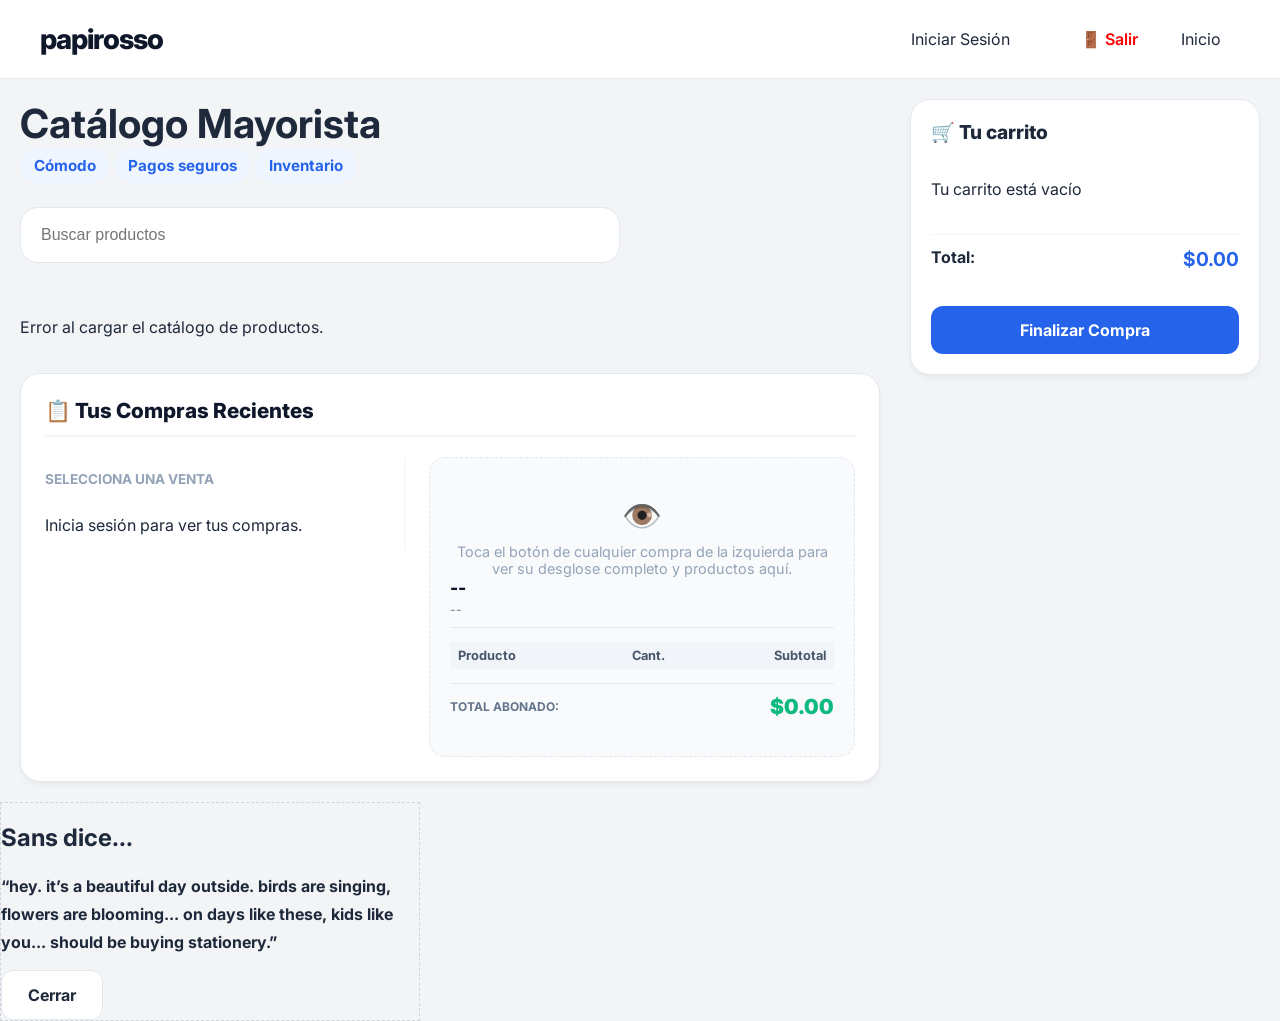
==== cliente-publico.html @ dc5ebcec "Add files via upload" ====
<!DOCTYPE html>
<html lang="es">
<head>
    <meta charset="UTF-8">
    <meta name="viewport" content="width=device-width, initial-scale=1.0">
    <title>Tienda Pública | Papelería DB</title>
    <link rel="stylesheet" href="style.css">
    <link href="https://fonts.googleapis.com/css2?family=Inter:wght@400;600;800&display=swap" rel="stylesheet">
</head>
<body class="store-page" onload="irAProductos(); verificarSesionPublica(); cargarHistorialComprasPublico();">
    <header class="page-header">
        <a class="brand" href="index.html">Papirosso</a>
        <nav class="store-menu">
            <a href="login.html" id="nav-login-text">Iniciar Sesión</a>
            <span id="nav-user-curp" class="user-curp-display hidden" style="color: var(--primary); font-weight: 800; font-family: 'Inter', sans-serif;"></span>
            <button id="btn-cerrar-sesion-publico" class="hidden" onclick="cerrarSesion()" style="background: none; border: none; color: red; cursor: pointer; font-weight: 600; margin-left: 10px;">🚪 Salir</button>
            <a href="index.html">Inicio</a>
        </nav>
        <button id="easter-egg-trigger" class="easter-egg hidden" aria-label="Egg">🦴</button>
    </header>

    <main class="store-shell" style="display: grid; grid-template-columns: 1fr 350px; gap: 30px; align-items: start; max-w: 1200px; margin: 0 auto; padding: 20px;">
        
        <div style="display: flex; flex-direction: column; gap: 20px;">
            <section class="store-hero">
                <div class="hero-text">
                    <h1>Catálogo Mayorista</h1>
                    <div class="store-badges">
                        <span class="store-badge">Cómodo</span>
                        <span class="store-badge">Pagos seguros</span>
                        <span class="store-badge">Inventario</span>
                    </div>
                </div>
                <div class="search-box">
                    <input id="public-search" type="search" placeholder="Buscar productos">
                </div>
            </section>

            <section class="product-grid" id="product-grid"></section>

            <section id="compras-cliente-section" class="hidden" style="background: white; p-padding: 24px; padding: 24px; border-radius: 20px; border: 1px solid #e2e8f0; box-shadow: 0 4px 6px -1px rgba(0,0,0,0.05);">
                <div style="display: flex; justify-content: space-between; align-items: center; margin-bottom: 20px; border-bottom: 2px solid #f1f5f9; padding-bottom: 12px;">
                    <h2 style="margin: 0; font-size: 1.3rem; font-weight: 800; color: #0f172a;">📋 Tus Compras Recientes</h2>
                </div>

                <div style="display: grid; grid-template-columns: 1.1fr 1.3fr; gap: 24px; align-items: start;">
                    
                    <div style="border-right: 1px solid #f1f5f9; padding-right: 16px; max-height: 450px; overflow-y: auto;">
                        <h3 style="font-size: 0.85rem; color: #94a3b8; text-transform: uppercase; tracking: 0.05em; margin-bottom: 12px; font-weight: 700;">Selecciona una venta</h3>
                        <div id="compras-cliente-lista-cards" style="display: flex; flex-direction: column; gap: 10px;">
                            </div>
                    </div>

                    <div id="compras-cliente-detalle-panel" style="background: #f8fafc; border-radius: 16px; padding: 20px; border: 1px dashed #e2e8f0; min-height: 300px; display: flex; flex-direction: column; justify-content: center;">
                        <div id="compras-cliente-detalle-placeholder" style="text-align: center; color: #94a3b8; font-size: 0.9rem;">
                            <span style="font-size: 2rem; display: block; margin-bottom: 8px;">👁️</span>
                            Toca el botón de cualquier compra de la izquierda para ver su desglose completo y productos aquí.
                        </div>
                        
                        <div id="compras-cliente-detalle-contenido" class="hidden">
                            <div style="border-bottom: 1px solid #e2e8f0; padding-bottom: 10px; margin-bottom: 14px;">
                                <h4 id="panel-detalle-folio" style="margin: 0; font-size: 1.1rem; font-weight: 800; color: #0f172a;">--</h4>
                                <p id="panel-detalle-fecha" style="margin: 4px 0 0 0; font-size: 0.75rem; color: #64748b;">--</p>
                            </div>
                            <div style="max-height: 200px; overflow-y: auto; margin-bottom: 14px;">
                                <table style="width: 100%; border-collapse: collapse; text-align: left; font-size: 0.8rem;">
                                    <thead style="background: #edd; background-color: #f1f5f9; color: #475569; font-weight: 700;">
                                        <tr>
                                            <th style="padding: 6px 8px;">Producto</th>
                                            <th style="padding: 6px 8px; text-align: center;">Cant.</th>
                                            <th style="padding: 6px 8px; text-align: right;">Subtotal</th>
                                        </tr>
                                    </thead>
                                    <tbody id="panel-detalle-productos-body">
                                        </tbody>
                                </table>
                            </div>
                            <div style="border-top: 1px solid #e2e8f0; padding-top: 10px; display: flex; justify-content: space-between; align-items: center;">
                                <span style="font-size: 0.75rem; font-weight: 700; color: #64748b; text-transform: uppercase;">Total Abonado:</span>
                                <span id="panel-detalle-total" style="font-size: 1.3rem; font-weight: 900; color: #10b981;">$0.00</span>
                            </div>
                        </div>
                    </div>

                </div>
            </section>
        </div>

        <aside class="cart-panel" style="position: sticky; top: 90px; background: white; border-radius: 20px; padding: 20px; box-shadow: 0 4px 6px -1px rgba(0,0,0,0.05); border: 1px solid #e2e8f0; margin-top: 0; width: 100%; box-sizing: border-box;">
            <h2 style="margin-top: 0; margin-bottom: 15px; font-size: 1.2rem; font-weight: 800; display: flex; align-items: center; gap: 8px;">🛒 Tu carrito</h2>
            <div id="cart-items" style="max-height: 320px; overflow-y: auto; margin-bottom: 15px;">Tu carrito está vacío</div>
            <div class="cart-total" style="border-top: 1px solid #f1f5f9; padding-top: 12px; margin-bottom: 15px; font-size: 1rem; display: flex; justify-content: space-between;">
                <span>Total:</span>
                <strong id="cart-total" style="color: var(--primary); font-size: 1.2rem;">$0.00</strong>
            </div>
            <button class="btn-confirm" id="checkout-button" onclick="procesarCompraPublica()" style="...">Finalizar Compra</button>
        </aside>

    </main>

    <div id="easter-egg-modal" class="modal-overlay hidden">
        <div class="modal-card easter-card">
            <div class="modal-header">
                <h2>Sans dice...</h2>
            </div>
            <div class="modal-body">
                <p><strong>“hey. it’s a beautiful day outside. birds are singing, flowers are blooming... on days like these, kids like you... should be buying stationery.”</strong></p>
            </div>
            <div class="modal-footer">
                <button class="btn-cancel" id="close-easter-egg">Cerrar</button>
            </div>
        </div>
    </div>

    <script src="legacy-app.js"></script>
</body>
</html>
---- style.css ----
/* Variables de color y fuentes */
:root {
    --bg: #f3f4f6;
    --surface: #ffffff;
    --header-bg: #0f172a;
    --primary: #2563eb;
    --primary-hover: #1d4ed8;
    --accent: #10b981;
    --text-main: #1e293b;
    --text-muted: #64748b;
    --text-white: #ffffff;
    --border: #e2e8f0;
    --error: #ef4444;
}

* { box-sizing: border-box; }

body {
    font-family: 'Inter', sans-serif;
    background-color: var(--bg);
    color: var(--text-main);
    margin: 0;
    min-height: 100vh;
}

img { max-width: 100%; display: block; }
a { color: inherit; text-decoration: none; }
button { font: inherit; }

.page-header {
    position: sticky; top: 0; z-index: 1000;
    background: rgba(255,255,255,0.96);
    backdrop-filter: blur(10px);
    display: flex; justify-content: space-between; align-items: center;
    padding: 18px 40px;
    border-bottom: 1px solid rgba(226,232,240,0.9);
}

.brand {
    font-size: 28px;
    font-weight: 800;
    letter-spacing: -1px;
    color: var(--header-bg);
    text-transform: lowercase;
}

.hero-nav,
.store-menu {
    display: flex; gap: 18px;
    align-items: center;
}

.hero-nav a,
.store-menu a {
    padding: 10px 18px;
    border-radius: 999px;
    border: 1px solid transparent;
    transition: 0.2s;
}

.hero-nav a:hover,
.store-menu a:hover {
    background: #eff6ff;
}

.page-shell {
    max-width: 1300px;
    margin: 32px auto;
    padding: 0 24px 48px;
}

.eyebrow {
    display: inline-block;
    margin-bottom: 14px;
    font-size: 13px;
    font-weight: 700;
    text-transform: uppercase;
    letter-spacing: 0.12em;
    color: var(--accent);
}

.home-shell {
    display: grid;
    gap: 40px;
}

.hero-welcome {
    display: grid;
    gap: 30px;
    grid-template-columns: minmax(0, 1fr) 420px;
    align-items: center;
}

.hero-welcome h1 {
    font-size: clamp(2.8rem, 3vw, 4.2rem);
    line-height: 1.05;
    margin: 0;
}

.hero-welcome p {
    max-width: 620px;
    line-height: 1.75;
    color: var(--text-muted);
}

.hero-actions {
    display: flex;
    gap: 16px;
    flex-wrap: wrap;
    margin-top: 18px;
}

.hero-visual {
    display: flex;
    justify-content: center;
}

.features-grid {
    display: grid;
    grid-template-columns: repeat(auto-fit, minmax(220px, 1fr));
    gap: 18px;
}

.feature-card {
    background: var(--surface);
    border: 1px solid var(--border);
    border-radius: 24px;
    padding: 28px;
    box-shadow: 0 18px 45px rgba(15, 23, 42, 0.06);
}

.feature-card h3 {
    margin-top: 0;
    margin-bottom: 16px;
}

.home-page .btn-confirm,
.btn-confirm {
    background: var(--primary);
    color: var(--text-white);
    border: none;
    padding: 14px 26px;
    border-radius: 12px;
    cursor: pointer;
    font-weight: 700;
}

.home-page .btn-cancel,
.btn-cancel {
    background: var(--surface);
    color: var(--text-main);
    border: 1px solid var(--border);
    padding: 14px 26px;
    border-radius: 12px;
    cursor: pointer;
    font-weight: 700;
}

.login-page,
.store-page {
    min-height: 100vh;
    display: flex;
    flex-direction: column;
}

.login-shell {
    display: grid;
    gap: 32px;
}

.store-shell {
    display: grid;
    grid-template-columns: minmax(0, 1fr) 360px;
    gap: 28px;
    align-items: start;
}

.login-card {
    max-width: 520px;
    margin: 0 auto;
    padding: 36px;
    border-radius: 24px;
    background: var(--surface);
    box-shadow: 0 20px 60px rgba(15, 23, 42, 0.08);
}

.login-card h1 {
    margin-top: 0;
    font-size: 2.4rem;
}

.login-card p {
    margin-bottom: 28px;
    color: var(--text-muted);
}

.login-form label {
    display: block;
    margin-bottom: 8px;
    font-weight: 600;
}

.login-form input {
    margin-bottom: 20px;
}

.login-actions {
    display: flex;
    justify-content: space-between;
    flex-wrap: wrap;
    gap: 14px;
}

.button-link {
    display: inline-flex;
    align-items: center;
    justify-content: center;
    padding: 12px 20px;
    border-radius: 999px;
    border: 1px solid rgba(37, 99, 235, 0.2);
    color: var(--primary);
    background: rgba(37, 99, 235, 0.08);
    font-weight: 700;
    transition: 0.2s;
}

.button-link:hover {
    background: rgba(37, 99, 235, 0.16);
}

.store-hero {
    display: grid;
    gap: 24px;
}

.store-hero h1 {
    margin: 0;
    font-size: clamp(2.5rem, 3vw, 3.6rem);
}

.hero-badges {
    display: flex;
    flex-wrap: wrap;
    gap: 10px;
    margin-top: 20px;
}

.store-badge {
    display: inline-flex;
    align-items: center;
    padding: 8px 14px;
    border-radius: 999px;
    background: #eff6ff;
    color: var(--primary);
    font-size: 0.95rem;
    font-weight: 700;
}

.search-box {
    max-width: 600px;
}

.search-box input {
    width: 100%;
    padding: 18px 20px;
    border: 1px solid var(--border);
    border-radius: 18px;
    font-size: 16px;
}

.search-hint {
    margin-top: 12px;
    color: var(--text-muted);
    font-size: 0.95rem;
}

.product-grid {
    display: grid;
    grid-template-columns: repeat(auto-fit, minmax(240px, 1fr));
    gap: 24px;
    margin-top: 18px;
}

.product-card {
    background: var(--surface);
    border: 1px solid var(--border);
    border-radius: 24px;
    padding: 24px;
    display: grid;
    gap: 18px;
    transition: transform 0.25s ease, box-shadow 0.25s ease;
}

.product-card:hover {
    transform: translateY(-6px);
    box-shadow: 0 24px 60px rgba(15, 23, 42, 0.1);
}

.product-badge {
    width: 60px;
    height: 60px;
    display: grid;
    place-items: center;
    border-radius: 18px;
    background: #eff6ff;
    font-size: 1.6rem;
}

.product-info {
    display: grid;
    gap: 12px;
}

.product-category {
    color: var(--primary);
    font-weight: 700;
    font-size: 0.9rem;
    text-transform: uppercase;
    letter-spacing: 0.06em;
}

.product-footer {
    display: flex;
    justify-content: space-between;
    gap: 16px;
    align-items: center;
}

.product-footer small {
    color: var(--text-muted);
}

.easter-egg {
    border: none;
    background: #000;
    color: #fff;
    width: 48px;
    height: 48px;
    border-radius: 50%;
    display: grid;
    place-items: center;
    cursor: pointer;
    box-shadow: 0 15px 30px rgba(0,0,0,0.15);
    animation: pulse 2.5s infinite;
}

.easter-egg.hidden { display: none !important; }

@keyframes pulse {
    0%, 100% { transform: scale(1); }
    50% { transform: scale(1.08); }
}

.easter-card {
    max-width: 420px;
    text-align: left;
}

.easter-card .modal-body p {
    margin: 0 0 14px;
    line-height: 1.75;
}

.modal-card.easter-card {
    border: 1px dashed #d1d5db;
}

.product-card h3 {
    margin: 0;
}

.product-description {
    margin: 0;
    color: var(--text-muted);
    min-height: 56px;
}

.product-meta {
    display: flex;
    justify-content: space-between;
    align-items: center;
    gap: 12px;
    color: var(--text-muted);
}

.cart-panel {
    background: var(--surface);
    border: 1px solid var(--border);
    border-radius: 24px;
    padding: 24px;
    max-width: 360px;
    display: grid;
    gap: 20px;
}

.cart-panel h2 {
    margin-top: 0;
}

.cart-item {
    display: flex;
    justify-content: space-between;
    gap: 12px;
    padding: 14px 0;
    border-bottom: 1px solid #f1f5f9;
}

.empty-cart {
    color: var(--text-muted);
    margin: 0;
}

.cart-total {
    display: flex;
    justify-content: space-between;
    font-weight: 700;
    color: var(--text-main);
}

@media (max-width: 900px) {
    .hero-welcome,
    .store-shell {
        grid-template-columns: 1fr;
    }

    .page-header {
        flex-wrap: wrap;
        gap: 16px;
        justify-content: center;
    }
}

@media (max-width: 680px) {
    .page-header {
        padding: 18px 20px;
    }

    .page-shell {
        padding: 0 20px 32px;
    }

    .login-card {
        padding: 28px;
    }

    .hero-actions {
        flex-direction: column;
        align-items: stretch;
    }

    .product-grid {
        grid-template-columns: 1fr;
    }

    .cart-panel {
        max-width: 100%;
    }
}
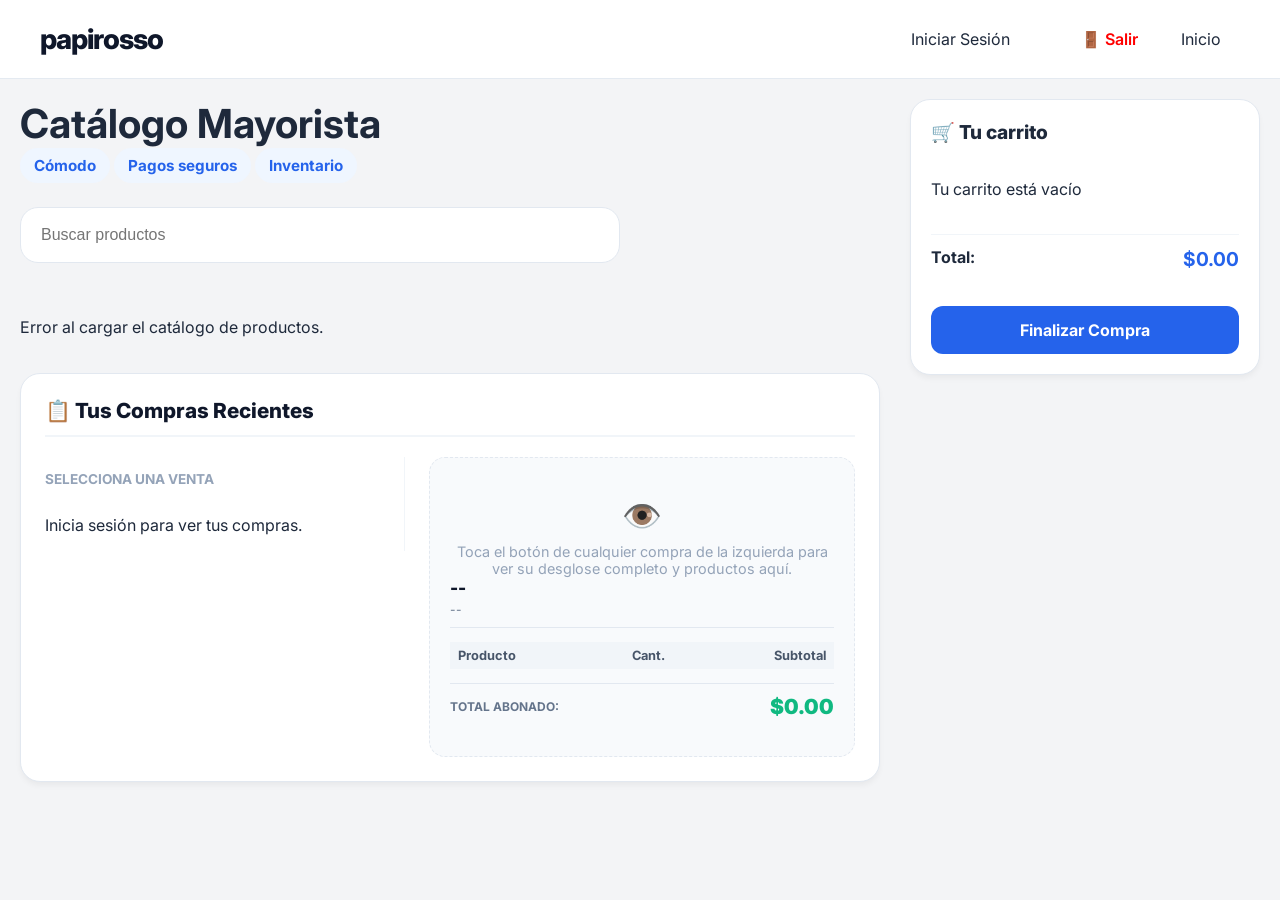
==== commit 84675778: "Fix HTML encoding in cliente-publico.html" ====
--- a/cliente-publico.html
+++ b/cliente-publico.html
@@ -98,7 +98,7 @@
 
     </main>
 
-    <div id="easter-egg-modal" class="modal-overlay hidden">
+    <div id="easter-egg-modal" class="modal-overlay hidden" style="display: none;">
         <div class="modal-card easter-card">
             <div class="modal-header">
                 <h2>Sans dice...</h2>
--- a/style.css
+++ b/style.css
@@ -456,3 +456,4 @@
         max-width: 100%;
     }
 }
+
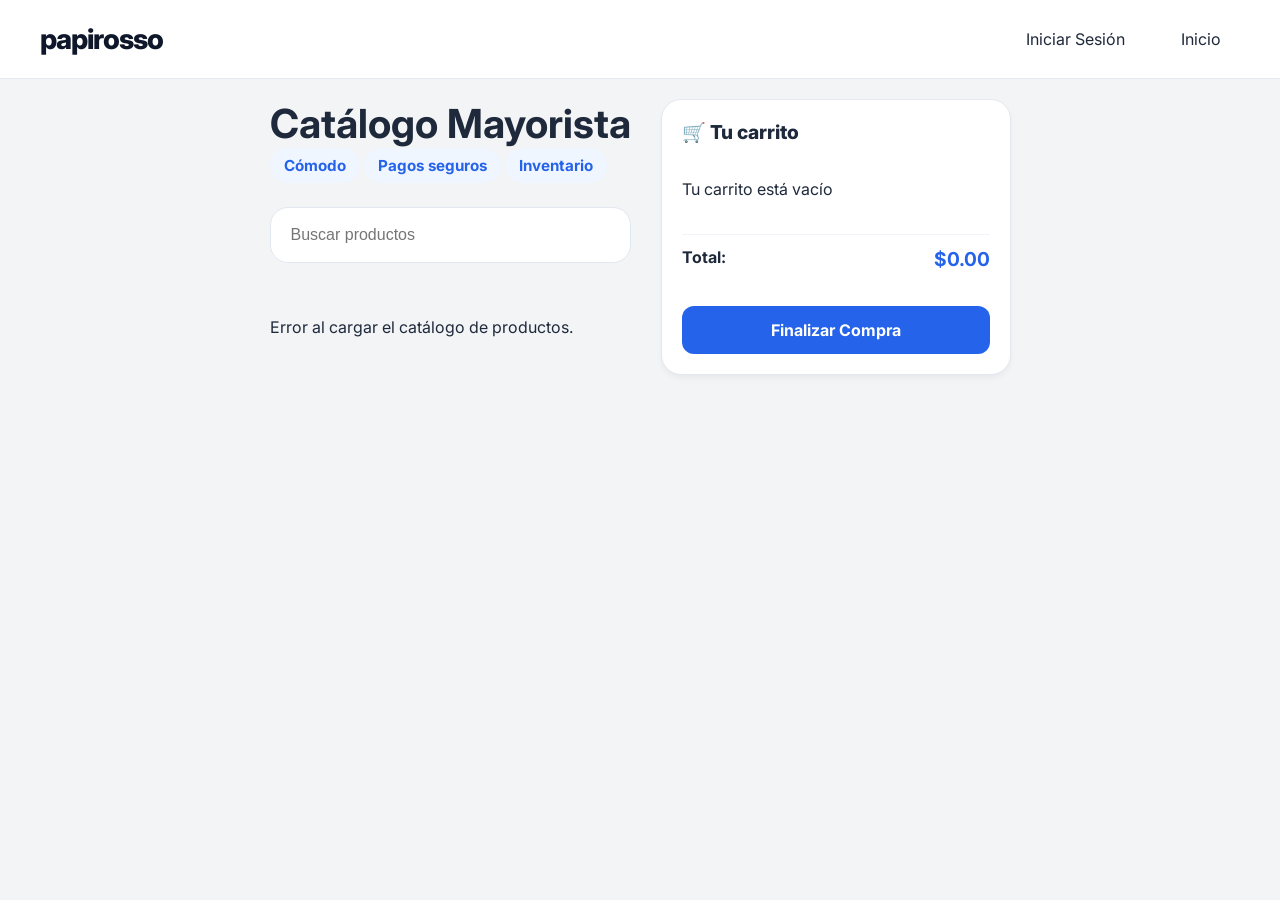
==== commit 10377773: "Fix HTML encoding issues in cliente-publico.html" ====
--- a/cliente-publico.html
+++ b/cliente-publico.html
@@ -98,7 +98,7 @@
 
     </main>
 
-    <div id="easter-egg-modal" class="modal-overlay hidden" style="display: none;">
+    <div id="easter-egg-modal" class="modal-overlay hidden">
         <div class="modal-card easter-card">
             <div class="modal-header">
                 <h2>Sans dice...</h2>
--- a/style.css
+++ b/style.css
@@ -457,3 +457,57 @@
     }
 }
 
+/* ==========================================
+   ESTILOS PARA MODALES EMERGENTES (SANS / LOGIN)
+   ========================================== */
+
+/* Fondo oscuro que cubre toda la pantalla */
+.modal-overlay {
+    position: fixed;
+    top: 0;
+    left: 0;
+    width: 100vw;
+    height: 100vh;
+    background: rgba(15, 23, 42, 0.6); /* Fondo oscuro semitransparente */
+    backdrop-filter: blur(4px); /* Efecto difuminado moderno */
+    display: flex;
+    align-items: center;
+    justify-content: center;
+    z-index: 9999; /* Por encima de todo */
+}
+
+/* Tarjeta blanca flotante del mensaje */
+.modal-card {
+    background: var(--surface);
+    border-radius: 24px;
+    padding: 32px;
+    width: 100%;
+    max-width: 460px;
+    box-shadow: 0 25px 50px -12px rgba(0, 0, 0, 0.25);
+    border: 1px solid var(--border);
+}
+
+.modal-header h2 {
+    margin-top: 0;
+    margin-bottom: 16px;
+    font-size: 1.5rem;
+    font-weight: 800;
+}
+
+.modal-body {
+    font-size: 1.05rem;
+    color: var(--text-main);
+    line-height: 1.6;
+    margin-bottom: 24px;
+}
+
+.modal-footer {
+    display: flex;
+    justify-content: flex-end;
+}
+
+/* Forzar que .hidden oculte por completo */
+.hidden {
+    display: none !important;
+}
+
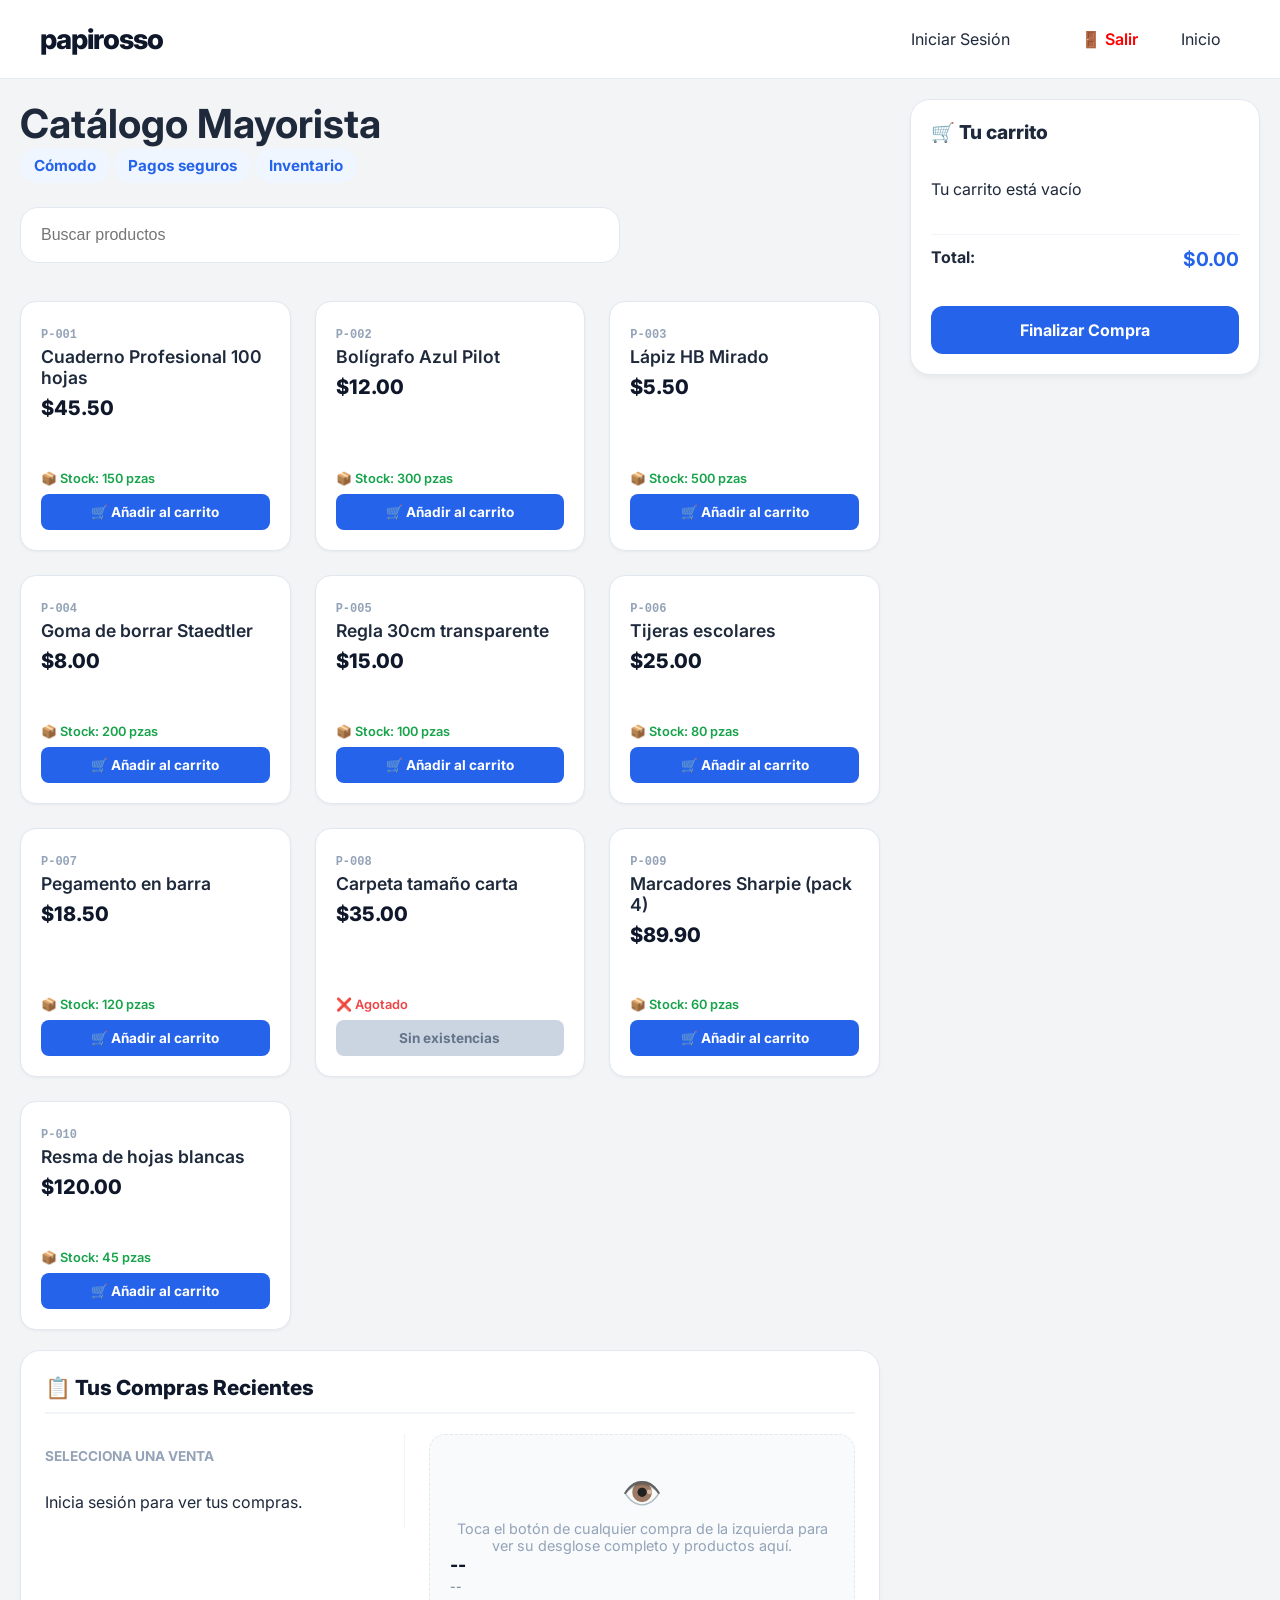
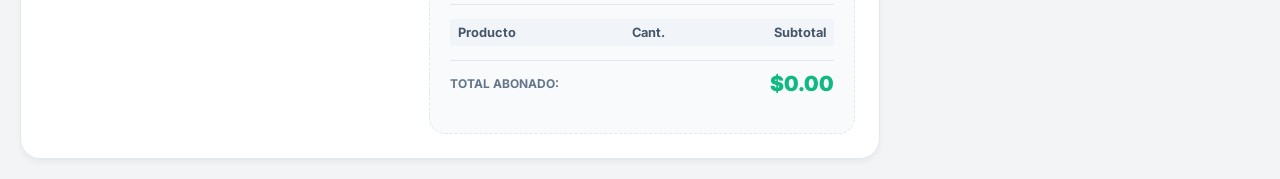
==== commit 78bd003d: "cambios" ====
--- a/cliente-publico.html
+++ b/cliente-publico.html
@@ -1,117 +1,118 @@
-<!DOCTYPE html>
-<html lang="es">
-<head>
-    <meta charset="UTF-8">
-    <meta name="viewport" content="width=device-width, initial-scale=1.0">
-    <title>Tienda Pública | Papelería DB</title>
-    <link rel="stylesheet" href="style.css">
-    <link href="https://fonts.googleapis.com/css2?family=Inter:wght@400;600;800&display=swap" rel="stylesheet">
-</head>
-<body class="store-page" onload="irAProductos(); verificarSesionPublica(); cargarHistorialComprasPublico();">
-    <header class="page-header">
-        <a class="brand" href="index.html">Papirosso</a>
-        <nav class="store-menu">
-            <a href="login.html" id="nav-login-text">Iniciar Sesión</a>
-            <span id="nav-user-curp" class="user-curp-display hidden" style="color: var(--primary); font-weight: 800; font-family: 'Inter', sans-serif;"></span>
-            <button id="btn-cerrar-sesion-publico" class="hidden" onclick="cerrarSesion()" style="background: none; border: none; color: red; cursor: pointer; font-weight: 600; margin-left: 10px;">🚪 Salir</button>
-            <a href="index.html">Inicio</a>
-        </nav>
-        <button id="easter-egg-trigger" class="easter-egg hidden" aria-label="Egg">🦴</button>
-    </header>
-
-    <main class="store-shell" style="display: grid; grid-template-columns: 1fr 350px; gap: 30px; align-items: start; max-w: 1200px; margin: 0 auto; padding: 20px;">
-        
-        <div style="display: flex; flex-direction: column; gap: 20px;">
-            <section class="store-hero">
-                <div class="hero-text">
-                    <h1>Catálogo Mayorista</h1>
-                    <div class="store-badges">
-                        <span class="store-badge">Cómodo</span>
-                        <span class="store-badge">Pagos seguros</span>
-                        <span class="store-badge">Inventario</span>
-                    </div>
-                </div>
-                <div class="search-box">
-                    <input id="public-search" type="search" placeholder="Buscar productos">
-                </div>
-            </section>
-
-            <section class="product-grid" id="product-grid"></section>
-
-            <section id="compras-cliente-section" class="hidden" style="background: white; p-padding: 24px; padding: 24px; border-radius: 20px; border: 1px solid #e2e8f0; box-shadow: 0 4px 6px -1px rgba(0,0,0,0.05);">
-                <div style="display: flex; justify-content: space-between; align-items: center; margin-bottom: 20px; border-bottom: 2px solid #f1f5f9; padding-bottom: 12px;">
-                    <h2 style="margin: 0; font-size: 1.3rem; font-weight: 800; color: #0f172a;">📋 Tus Compras Recientes</h2>
-                </div>
-
-                <div style="display: grid; grid-template-columns: 1.1fr 1.3fr; gap: 24px; align-items: start;">
-                    
-                    <div style="border-right: 1px solid #f1f5f9; padding-right: 16px; max-height: 450px; overflow-y: auto;">
-                        <h3 style="font-size: 0.85rem; color: #94a3b8; text-transform: uppercase; tracking: 0.05em; margin-bottom: 12px; font-weight: 700;">Selecciona una venta</h3>
-                        <div id="compras-cliente-lista-cards" style="display: flex; flex-direction: column; gap: 10px;">
-                            </div>
-                    </div>
-
-                    <div id="compras-cliente-detalle-panel" style="background: #f8fafc; border-radius: 16px; padding: 20px; border: 1px dashed #e2e8f0; min-height: 300px; display: flex; flex-direction: column; justify-content: center;">
-                        <div id="compras-cliente-detalle-placeholder" style="text-align: center; color: #94a3b8; font-size: 0.9rem;">
-                            <span style="font-size: 2rem; display: block; margin-bottom: 8px;">👁️</span>
-                            Toca el botón de cualquier compra de la izquierda para ver su desglose completo y productos aquí.
-                        </div>
-                        
-                        <div id="compras-cliente-detalle-contenido" class="hidden">
-                            <div style="border-bottom: 1px solid #e2e8f0; padding-bottom: 10px; margin-bottom: 14px;">
-                                <h4 id="panel-detalle-folio" style="margin: 0; font-size: 1.1rem; font-weight: 800; color: #0f172a;">--</h4>
-                                <p id="panel-detalle-fecha" style="margin: 4px 0 0 0; font-size: 0.75rem; color: #64748b;">--</p>
-                            </div>
-                            <div style="max-height: 200px; overflow-y: auto; margin-bottom: 14px;">
-                                <table style="width: 100%; border-collapse: collapse; text-align: left; font-size: 0.8rem;">
-                                    <thead style="background: #edd; background-color: #f1f5f9; color: #475569; font-weight: 700;">
-                                        <tr>
-                                            <th style="padding: 6px 8px;">Producto</th>
-                                            <th style="padding: 6px 8px; text-align: center;">Cant.</th>
-                                            <th style="padding: 6px 8px; text-align: right;">Subtotal</th>
-                                        </tr>
-                                    </thead>
-                                    <tbody id="panel-detalle-productos-body">
-                                        </tbody>
-                                </table>
-                            </div>
-                            <div style="border-top: 1px solid #e2e8f0; padding-top: 10px; display: flex; justify-content: space-between; align-items: center;">
-                                <span style="font-size: 0.75rem; font-weight: 700; color: #64748b; text-transform: uppercase;">Total Abonado:</span>
-                                <span id="panel-detalle-total" style="font-size: 1.3rem; font-weight: 900; color: #10b981;">$0.00</span>
-                            </div>
-                        </div>
-                    </div>
-
-                </div>
-            </section>
-        </div>
-
-        <aside class="cart-panel" style="position: sticky; top: 90px; background: white; border-radius: 20px; padding: 20px; box-shadow: 0 4px 6px -1px rgba(0,0,0,0.05); border: 1px solid #e2e8f0; margin-top: 0; width: 100%; box-sizing: border-box;">
-            <h2 style="margin-top: 0; margin-bottom: 15px; font-size: 1.2rem; font-weight: 800; display: flex; align-items: center; gap: 8px;">🛒 Tu carrito</h2>
-            <div id="cart-items" style="max-height: 320px; overflow-y: auto; margin-bottom: 15px;">Tu carrito está vacío</div>
-            <div class="cart-total" style="border-top: 1px solid #f1f5f9; padding-top: 12px; margin-bottom: 15px; font-size: 1rem; display: flex; justify-content: space-between;">
-                <span>Total:</span>
-                <strong id="cart-total" style="color: var(--primary); font-size: 1.2rem;">$0.00</strong>
-            </div>
-            <button class="btn-confirm" id="checkout-button" onclick="procesarCompraPublica()" style="...">Finalizar Compra</button>
-        </aside>
-
-    </main>
-
-    <div id="easter-egg-modal" class="modal-overlay hidden">
-        <div class="modal-card easter-card">
-            <div class="modal-header">
-                <h2>Sans dice...</h2>
-            </div>
-            <div class="modal-body">
-                <p><strong>“hey. it’s a beautiful day outside. birds are singing, flowers are blooming... on days like these, kids like you... should be buying stationery.”</strong></p>
-            </div>
-            <div class="modal-footer">
-                <button class="btn-cancel" id="close-easter-egg">Cerrar</button>
-            </div>
-        </div>
-    </div>
-
-    <script src="legacy-app.js"></script>
-</body>
-</html>
+<!DOCTYPE html>
+<html lang="es">
+<head>
+    <meta charset="UTF-8">
+    <meta name="viewport" content="width=device-width, initial-scale=1.0">
+    <title>Tienda Pública | Papelería DB</title>
+    <link rel="stylesheet" href="style.css">
+    <link href="https://fonts.googleapis.com/css2?family=Inter:wght@400;600;800&display=swap" rel="stylesheet">
+</head>
+<body class="store-page" onload="irAProductos(); verificarSesionPublica(); cargarHistorialComprasPublico();">
+    <header class="page-header">
+        <a class="brand" href="index.html">Papirosso</a>
+        <nav class="store-menu">
+            <a href="login.html" id="nav-login-text">Iniciar Sesión</a>
+            <span id="nav-user-curp" class="user-curp-display hidden" style="color: var(--primary); font-weight: 800; font-family: 'Inter', sans-serif;"></span>
+            <button id="btn-cerrar-sesion-publico" class="hidden" onclick="cerrarSesion()" style="background: none; border: none; color: red; cursor: pointer; font-weight: 600; margin-left: 10px;">🚪 Salir</button>
+            <a href="index.html">Inicio</a>
+        </nav>
+        <button id="easter-egg-trigger" class="easter-egg hidden" aria-label="Egg">🦴</button>
+    </header>
+
+    <main class="store-shell" style="display: grid; grid-template-columns: 1fr 350px; gap: 30px; align-items: start; max-w: 1200px; margin: 0 auto; padding: 20px;">
+        
+        <div style="display: flex; flex-direction: column; gap: 20px;">
+            <section class="store-hero">
+                <div class="hero-text">
+                    <h1>Catálogo Mayorista</h1>
+                    <div class="store-badges">
+                        <span class="store-badge">Cómodo</span>
+                        <span class="store-badge">Pagos seguros</span>
+                        <span class="store-badge">Inventario</span>
+                    </div>
+                </div>
+                <div class="search-box">
+                    <input id="public-search" type="search" placeholder="Buscar productos">
+                </div>
+            </section>
+
+            <section class="product-grid" id="product-grid"></section>
+
+            <section id="compras-cliente-section" class="hidden" style="background: white; p-padding: 24px; padding: 24px; border-radius: 20px; border: 1px solid #e2e8f0; box-shadow: 0 4px 6px -1px rgba(0,0,0,0.05);">
+                <div style="display: flex; justify-content: space-between; align-items: center; margin-bottom: 20px; border-bottom: 2px solid #f1f5f9; padding-bottom: 12px;">
+                    <h2 style="margin: 0; font-size: 1.3rem; font-weight: 800; color: #0f172a;">📋 Tus Compras Recientes</h2>
+                </div>
+
+                <div style="display: grid; grid-template-columns: 1.1fr 1.3fr; gap: 24px; align-items: start;">
+                    
+                    <div style="border-right: 1px solid #f1f5f9; padding-right: 16px; max-height: 450px; overflow-y: auto;">
+                        <h3 style="font-size: 0.85rem; color: #94a3b8; text-transform: uppercase; tracking: 0.05em; margin-bottom: 12px; font-weight: 700;">Selecciona una venta</h3>
+                        <div id="compras-cliente-lista-cards" style="display: flex; flex-direction: column; gap: 10px;">
+                            </div>
+                    </div>
+
+                    <div id="compras-cliente-detalle-panel" style="background: #f8fafc; border-radius: 16px; padding: 20px; border: 1px dashed #e2e8f0; min-height: 300px; display: flex; flex-direction: column; justify-content: center;">
+                        <div id="compras-cliente-detalle-placeholder" style="text-align: center; color: #94a3b8; font-size: 0.9rem;">
+                            <span style="font-size: 2rem; display: block; margin-bottom: 8px;">👁️</span>
+                            Toca el botón de cualquier compra de la izquierda para ver su desglose completo y productos aquí.
+                        </div>
+                        
+                        <div id="compras-cliente-detalle-contenido" class="hidden">
+                            <div style="border-bottom: 1px solid #e2e8f0; padding-bottom: 10px; margin-bottom: 14px;">
+                                <h4 id="panel-detalle-folio" style="margin: 0; font-size: 1.1rem; font-weight: 800; color: #0f172a;">--</h4>
+                                <p id="panel-detalle-fecha" style="margin: 4px 0 0 0; font-size: 0.75rem; color: #64748b;">--</p>
+                            </div>
+                            <div style="max-height: 200px; overflow-y: auto; margin-bottom: 14px;">
+                                <table style="width: 100%; border-collapse: collapse; text-align: left; font-size: 0.8rem;">
+                                    <thead style="background: #edd; background-color: #f1f5f9; color: #475569; font-weight: 700;">
+                                        <tr>
+                                            <th style="padding: 6px 8px;">Producto</th>
+                                            <th style="padding: 6px 8px; text-align: center;">Cant.</th>
+                                            <th style="padding: 6px 8px; text-align: right;">Subtotal</th>
+                                        </tr>
+                                    </thead>
+                                    <tbody id="panel-detalle-productos-body">
+                                        </tbody>
+                                </table>
+                            </div>
+                            <div style="border-top: 1px solid #e2e8f0; padding-top: 10px; display: flex; justify-content: space-between; align-items: center;">
+                                <span style="font-size: 0.75rem; font-weight: 700; color: #64748b; text-transform: uppercase;">Total Abonado:</span>
+                                <span id="panel-detalle-total" style="font-size: 1.3rem; font-weight: 900; color: #10b981;">$0.00</span>
+                            </div>
+                        </div>
+                    </div>
+
+                </div>
+            </section>
+        </div>
+
+        <aside class="cart-panel" style="position: sticky; top: 90px; background: white; border-radius: 20px; padding: 20px; box-shadow: 0 4px 6px -1px rgba(0,0,0,0.05); border: 1px solid #e2e8f0; margin-top: 0; width: 100%; box-sizing: border-box;">
+            <h2 style="margin-top: 0; margin-bottom: 15px; font-size: 1.2rem; font-weight: 800; display: flex; align-items: center; gap: 8px;">🛒 Tu carrito</h2>
+            <div id="cart-items" style="max-height: 320px; overflow-y: auto; margin-bottom: 15px;">Tu carrito está vacío</div>
+            <div class="cart-total" style="border-top: 1px solid #f1f5f9; padding-top: 12px; margin-bottom: 15px; font-size: 1rem; display: flex; justify-content: space-between;">
+                <span>Total:</span>
+                <strong id="cart-total" style="color: var(--primary); font-size: 1.2rem;">$0.00</strong>
+            </div>
+            <button class="btn-confirm" id="checkout-button" onclick="procesarCompraPublica()" style="...">Finalizar Compra</button>
+        </aside>
+
+    </main>
+
+   <div id="easter-egg-modal" class="modal-overlay hidden">
+        <div class="modal-card easter-card">
+            <div class="modal-header">
+                <h2>Sans dice...</h2>
+            </div>
+            <div class="modal-body">
+                <p><strong>“hey. it’s a beautiful day outside. birds are singing, flowers are blooming... on days like these, kids like you... should be buying stationery.”</strong></p>
+            </div>
+            <div class="modal-footer">
+                <button class="btn-cancel" id="close-easter-egg">Cerrar</button>
+            </div>
+        </div>
+    </div>
+
+    <script src="db.js"></script>
+    <script src="legacy-app.js"></script>
+</body>
+</html>
--- a/style.css
+++ b/style.css
@@ -458,56 +458,37 @@
 }
 
 /* ==========================================
-   ESTILOS PARA MODALES EMERGENTES (SANS / LOGIN)
+   MODAL DE SANS (VENTANA EMERGENTE FIJA)
    ========================================== */
 
-/* Fondo oscuro que cubre toda la pantalla */
+/* Fondo oscuro flotante que no empuja ningún elemento */
 .modal-overlay {
-    position: fixed;
-    top: 0;
-    left: 0;
-    width: 100vw;
-    height: 100vh;
-    background: rgba(15, 23, 42, 0.6); /* Fondo oscuro semitransparente */
-    backdrop-filter: blur(4px); /* Efecto difuminado moderno */
-    display: flex;
-    align-items: center;
-    justify-content: center;
-    z-index: 9999; /* Por encima de todo */
-}
-
-/* Tarjeta blanca flotante del mensaje */
-.modal-card {
-    background: var(--surface);
-    border-radius: 24px;
-    padding: 32px;
-    width: 100%;
-    max-width: 460px;
-    box-shadow: 0 25px 50px -12px rgba(0, 0, 0, 0.25);
-    border: 1px solid var(--border);
-}
-
-.modal-header h2 {
-    margin-top: 0;
-    margin-bottom: 16px;
-    font-size: 1.5rem;
-    font-weight: 800;
-}
-
-.modal-body {
-    font-size: 1.05rem;
-    color: var(--text-main);
-    line-height: 1.6;
-    margin-bottom: 24px;
-}
-
-.modal-footer {
-    display: flex;
-    justify-content: flex-end;
-}
-
-/* Forzar que .hidden oculte por completo */
-.hidden {
+    position: fixed !important;
+    top: 0 !important;
+    left: 0 !important;
+    width: 100vw !important;
+    height: 100vh !important;
+    background: rgba(15, 23, 42, 0.6) !important; /* Capa oscura translúcida */
+    backdrop-filter: blur(4px) !important;
+    display: flex !important;
+    align-items: center !important;
+    justify-content: center !important;
+    z-index: 99999 !important; /* Por encima de absolutamente todo */
+}
+
+/* La tarjeta blanca con el diálogo de Sans */
+.modal-card.easter-card {
+    background: #ffffff !important;
+    border-radius: 24px !important;
+    padding: 32px !important;
+    width: 100% !important;
+    max-width: 450px !important; /* Tamaño perfecto de cuadro de diálogo */
+    box-shadow: 0 25px 50px -12px rgba(0, 0, 0, 0.25) !important;
+    border: 1px dashed #d1d5db !important;
+    display: block !important;
+}
+
+/* Ocultación estricta usando tu clase .hidden */
+.modal-overlay.hidden {
     display: none !important;
 }
-
